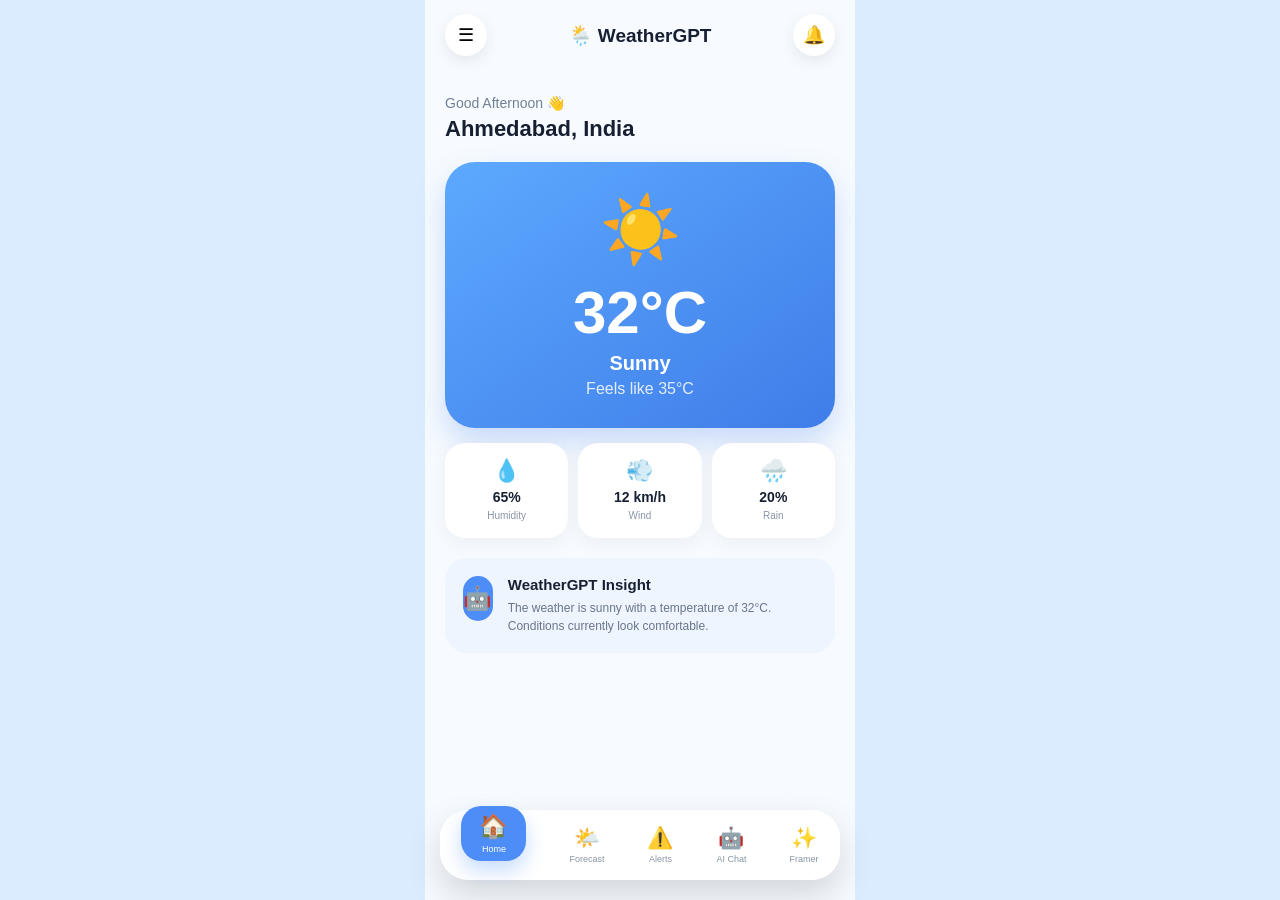
==== index.html @ 9ef9261f "Add files via upload" ====
<!DOCTYPE html>
<html lang="en">

<head>
    <meta charset="UTF-8">
    <meta name="viewport" content="width=device-width, initial-scale=1.0">

    <title>WeatherGPT</title>

    <link rel="stylesheet" href="style.css">
</head>

<body>

    <div class="app">

        <!-- TOP BAR -->
        <header class="top-bar">

            <button class="icon-btn">
                ☰
            </button>

            <div class="logo">
                🌦️ WeatherGPT
            </div>

            <button class="icon-btn">
                🔔
            </button>

        </header>


        <!-- MAIN CONTENT -->
<main class="content">

    <!-- HOME SCREEN -->
    <section id="homeScreen" class="screen">

        <section class="location">
            <p>Good Afternoon 👋</p>
            <h2>Ahmedabad, India</h2>
        </section>

        <section class="weather-card">
            <div class="weather-icon">☀️</div>
            <h1>32°C</h1>
            <h3>Sunny</h3>
            <p>Feels like 35°C</p>
        </section>

        <section class="weather-details">

            <div class="detail-card">
                <span>💧</span>
                <strong>65%</strong>
                <small>Humidity</small>
            </div>

            <div class="detail-card">
                <span>💨</span>
                <strong>12 km/h</strong>
                <small>Wind</small>
            </div>

            <div class="detail-card">
                <span>🌧️</span>
                <strong>20%</strong>
                <small>Rain</small>
            </div>

        </section>

        <section class="ai-card">

            <div class="ai-icon">🤖</div>

            <div>
                <h3>WeatherGPT Insight</h3>
                <p>
                    The weather is warm today.
                    Rain may be expected in the evening.
                </p>
            </div>

        </section>

    </section>


    <!-- FORECAST SCREEN -->
    <section id="forecastScreen" class="screen hidden">

        <!-- FORECAST HEADER -->

        <div class="forecast-header">

            <div>
                <p class="subtitle">Weather Forecast</p>
                <h1>Ahmedabad</h1>
            </div>

            <div class="location-icon">
                📍
            </div>

        </div>


        <!-- FORECAST SUMMARY -->

        <div class="forecast-summary">

            <div>

                <span class="big-weather-icon">☀️</span>

                <div>
                    <h2>32°C</h2>
                    <p>Sunny</p>
                </div>

            </div>

            <div class="summary-info">

                <span>H: 35°</span>
                <span>L: 25°</span>

            </div>

        </div>


        <!-- FORECAST TABS -->

        <div class="forecast-tabs">

            <button class="forecast-tab active">
                Today
            </button>

            <button class="forecast-tab">
                Tomorrow
            </button>

            <button class="forecast-tab">
                7 Days
            </button>

        </div>


        <!-- HOURLY FORECAST -->

        <div class="section-title">

            <h2>Hourly Forecast</h2>

            <span>Today</span>

        </div>


        <div class="hourly-container">

            <div class="hour-card active">

                <small>Now</small>

                <span>☀️</span>

                <strong>32°</strong>

                <small>20%</small>

            </div>


            <div class="hour-card">

                <small>11 AM</small>

                <span>☀️</span>

                <strong>32°</strong>

                <small>10%</small>

            </div>


            <div class="hour-card">

                <small>1 PM</small>

                <span>☀️</span>

                <strong>34°</strong>

                <small>15%</small>

            </div>


            <div class="hour-card">

                <small>3 PM</small>

                <span>⛅</span>

                <strong>33°</strong>

                <small>25%</small>

            </div>


            <div class="hour-card">

                <small>5 PM</small>

                <span>🌧️</span>

                <strong>30°</strong>

                <small>60%</small>

            </div>

        </div>


        <!-- 7 DAY FORECAST -->

        <div class="section-title">

            <h2>7-Day Forecast</h2>

        </div>


        <div class="week-forecast">


            <div class="day-card">

                <div class="day-name">
                    <strong>Today</strong>
                    <small>Sep 3</small>
                </div>

                <span class="day-icon">☀️</span>

                <div class="rain">
                    💧 20%
                </div>

                <div class="temperature">
                    <strong>32°</strong>
                    <span>25°</span>
                </div>

            </div>


            <div class="day-card">

                <div class="day-name">
                    <strong>Fri</strong>
                    <small>Sep 4</small>
                </div>

                <span class="day-icon">⛅</span>

                <div class="rain">
                    💧 30%
                </div>

                <div class="temperature">
                    <strong>31°</strong>
                    <span>24°</span>
                </div>

            </div>


            <div class="day-card">

                <div class="day-name">
                    <strong>Sat</strong>
                    <small>Sep 5</small>
                </div>

                <span class="day-icon">🌧️</span>

                <div class="rain">
                    💧 65%
                </div>

                <div class="temperature">
                    <strong>29°</strong>
                    <span>23°</span>
                </div>

            </div>


            <div class="day-card">

                <div class="day-name">
                    <strong>Sun</strong>
                    <small>Sep 6</small>
                </div>

                <span class="day-icon">🌦️</span>

                <div class="rain">
                    💧 55%
                </div>

                <div class="temperature">
                    <strong>30°</strong>
                    <span>24°</span>
                </div>

            </div>


            <div class="day-card">

                <div class="day-name">
                    <strong>Mon</strong>
                    <small>Sep 7</small>
                </div>

                <span class="day-icon">☀️</span>

                <div class="rain">
                    💧 15%
                </div>

                <div class="temperature">
                    <strong>33°</strong>
                    <span>25°</span>
                </div>

            </div>

        </div>


        <!-- AI FORECAST INSIGHT -->

        <div class="forecast-ai">

            <div class="forecast-ai-icon">
                🤖
            </div>

            <div>

                <h3>AI Forecast</h3>

                <p>
                    Rain chances increase after 4 PM.
                    Consider outdoor activities before then.
                </p>

            </div>

        </div>

    </section>
    <!-- ALERTS SCREEN -->
<section id="alertsScreen" class="screen hidden">

    <!-- ALERT HEADER -->

    <div class="alerts-header">

        <div>
            <p class="subtitle">Weather Warnings</p>
            <h1>Alerts</h1>
        </div>

        <div class="alert-bell">
            🔔
        </div>

    </div>


    <!-- ALERT SUMMARY -->

    <div class="alert-summary">

        <div class="alert-summary-icon">
            ⚠️
        </div>

        <div>

            <h2>2 Active Alerts</h2>

            <p>
                Weather conditions require attention.
            </p>

        </div>

    </div>


    <!-- ALERT FILTERS -->

    <div class="alert-filters">

        <button class="alert-filter active">
            All
        </button>

        <button class="alert-filter high-filter">
            High
        </button>

        <button class="alert-filter medium-filter">
            Medium
        </button>

        <button class="alert-filter low-filter">
            Low
        </button>

    </div>


    <!-- HIGH ALERT -->

    <div class="alert-card high-alert">

        <div class="alert-card-top">

            <div class="alert-type">

                <span class="alert-icon">
                    🌧️
                </span>

                <div>

                    <h3>Heavy Rainfall</h3>

                    <small>
                        HIGH SEVERITY
                    </small>

                </div>

            </div>

            <span class="severity high">
                HIGH
            </span>

        </div>


        <p class="alert-description">

            Heavy rainfall is expected in your
            area during the evening. Rainfall may
            affect road conditions and visibility.

        </p>


        <div class="alert-info">

            <span>📍 Ahmedabad</span>

            <span>🕐 4:00 PM – 8:00 PM</span>

        </div>


        <div class="alert-action">

            <span>⚠️ Stay alert during travel</span>

            <button>
                Details →
            </button>

        </div>

    </div>


    <!-- MEDIUM ALERT -->

    <div class="alert-card medium-alert">

        <div class="alert-card-top">

            <div class="alert-type">

                <span class="alert-icon">
                    🌡️
                </span>

                <div>

                    <h3>High Temperature</h3>

                    <small>
                        MEDIUM SEVERITY
                    </small>

                </div>

            </div>

            <span class="severity medium">
                MEDIUM
            </span>

        </div>


        <p class="alert-description">

            Temperatures may reach 35°C today.
            Stay hydrated and avoid prolonged
            exposure to direct sunlight.

        </p>


        <div class="alert-info">

            <span>📍 Ahmedabad</span>

            <span>🕐 12:00 PM – 3:00 PM</span>

        </div>


        <div class="alert-action">

            <span>💧 Stay hydrated</span>

            <button>
                Details →
            </button>

        </div>

    </div>


    <!-- LOW ALERT -->

    <div class="alert-card low-alert">

        <div class="alert-card-top">

            <div class="alert-type">

                <span class="alert-icon">
                    💨
                </span>

                <div>

                    <h3>Strong Winds</h3>

                    <small>
                        LOW SEVERITY
                    </small>

                </div>

            </div>

            <span class="severity low">
                LOW
            </span>

        </div>


        <p class="alert-description">

            Wind speeds may temporarily increase
            during the evening.

        </p>


        <div class="alert-info">

            <span>📍 Ahmedabad</span>

            <span>🕐 Evening</span>

        </div>

    </div>


    <!-- AI SAFETY CARD -->

    <div class="safety-card">

        <div class="safety-icon">
            🤖
        </div>

        <div>

            <h3>WeatherGPT Recommendation</h3>

            <p>

                Heavy rain is the main concern today.
                If possible, complete outdoor activities
                before 4 PM and carry an umbrella.

            </p>

        </div>

    </div>

</section>
<!-- =========================
     AI CHAT SCREEN
========================= -->

<section id="chatScreen" class="screen hidden">

    <!-- CHAT HEADER -->

    <div class="chat-header">

        <div class="chat-profile">

            <div class="chat-avatar">
                🤖
            </div>

            <div>

                <h2>WeatherGPT</h2>

                <div class="online-status">
                    <span></span>
                    AI Weather Assistant
                </div>

            </div>

        </div>

        <button class="chat-menu">
            ⋮
        </button>

    </div>


    <!-- CHAT BODY -->

    <div class="chat-body" id="chatBody">

        <!-- DATE -->

        <div class="chat-date">
            Today
        </div>


        <!-- AI MESSAGE -->

        <div class="message ai-message">

            <div class="message-avatar">
                🤖
            </div>

            <div class="message-content">

                <div class="message-bubble">

                    <p>
                        Hello! 👋
                    </p>

                    <p>
                        I'm WeatherGPT. I can help you
                        understand the weather, forecast,
                        rainfall, temperature and alerts.
                    </p>

                    <p>
                        What would you like to know?
                    </p>

                </div>

                <small>WeatherGPT • Now</small>

            </div>

        </div>


        <!-- USER MESSAGE -->

        <div class="message user-message">

            <div class="message-content">

                <div class="message-bubble">

                    <p>
                        Will it rain today?
                    </p>

                </div>

                <small>You • Now</small>

            </div>

        </div>


        <!-- AI RESPONSE -->

        <div class="message ai-message">

            <div class="message-avatar">
                🤖
            </div>

            <div class="message-content">

                <div class="message-bubble">

                    <p>
                        🌧️ There is a 60% chance of
                        rain this evening in Ahmedabad.
                    </p>

                    <p>
                        I recommend carrying an umbrella
                        if you're going outside after 4 PM.
                    </p>

                </div>

                <small>WeatherGPT • Now</small>

            </div>

        </div>

    </div>


    <!-- QUICK QUESTIONS -->

    <div class="quick-section">

        <p>Quick questions</p>

        <div class="quick-questions">

            <button class="quick-question">
                🌧️ Will it rain today?
            </button>

            <button class="quick-question">
                🌡️ How hot will it be?
            </button>

            <button class="quick-question">
                ☀️ Is it good for outdoor activities?
            </button>

            <button class="quick-question">
                📅 What's the forecast tomorrow?
            </button>

        </div>

    </div>


    <!-- CHAT INPUT -->

    <div class="chat-input-area">

        <button class="input-action">
            ＋
        </button>

        <input
            type="text"
            id="chatInput"
            placeholder="Ask WeatherGPT..."
            autocomplete="off"
        >

        <button
            class="send-button"
            id="sendButton"
        >
            ➤
        </button>

    </div>

</section>



</main>

        <!-- FLOATING BOTTOM NAVIGATION -->
        <nav class="bottom-nav">

            <button class="nav-item active">

                <span>🏠</span>

                <small>Home</small>

            </button>


            <button class="nav-item">

                <span>🌤️</span>

                <small>Forecast</small>

            </button>


            <button class="nav-item">

                <span>⚠️</span>

                <small>Alerts</small>

            </button>


            <button class="nav-item">

                <span>🤖</span>

                <small>AI Chat</small>

                <button class="nav-item" id="framerNav">

              <span>✨</span>

              <small>Framer</small>
            </button>


            </button>

        </nav>

    </div>

    


    <script src="script.js"></script>

</body>

</html>
---- style.css ----
* {
    margin: 0;
    padding: 0;
    box-sizing: border-box;
}


body {
    font-family: Arial, sans-serif;

    background: #dcecff;

    color: #172033;
}


/* APP */

.app {
    width: 100%;
    max-width: 430px;

    min-height: 100vh;

    margin: auto;

    background: #f7fbff;

    position: relative;

    padding-bottom: 110px;
}


/* TOP BAR */

.top-bar {
    height: 70px;

    display: flex;

    align-items: center;

    justify-content: space-between;

    padding: 0 20px;
}


.logo {
    font-size: 19px;

    font-weight: 700;
}


.icon-btn {
    width: 42px;
    height: 42px;

    border: none;

    border-radius: 50%;

    background: white;

    font-size: 18px;

    box-shadow: 0 5px 15px rgba(0,0,0,0.08);

    cursor: pointer;
}


/* CONTENT */

.content {
    padding: 10px 20px;
}


/* LOCATION */

.location {
    margin: 15px 0 20px;
}

.location p {
    color: #718096;

    font-size: 14px;

    margin-bottom: 5px;
}

.location h2 {
    font-size: 22px;
}


/* WEATHER CARD */

.weather-card {

    background: linear-gradient(
        145deg,
        #5da9ff,
        #3f7de8
    );

    color: white;

    border-radius: 30px;

    padding: 30px;

    text-align: center;

    box-shadow:
        0 15px 30px rgba(63,125,232,0.25);

}


.weather-icon {
    font-size: 65px;

    margin-bottom: 10px;
}


.weather-card h1 {
    font-size: 60px;

    margin-bottom: 5px;
}


.weather-card h3 {
    font-size: 20px;

    margin-bottom: 5px;
}


.weather-card p {
    opacity: 0.85;
}


/* WEATHER DETAILS */

.weather-details {

    display: grid;

    grid-template-columns:
        repeat(3, 1fr);

    gap: 10px;

    margin-top: 15px;
}


.detail-card {

    background: white;

    border-radius: 20px;

    padding: 15px 8px;

    text-align: center;

    box-shadow:
        0 5px 20px rgba(0,0,0,0.05);
}


.detail-card span {
    display: block;

    font-size: 22px;

    margin-bottom: 5px;
}


.detail-card strong {
    display: block;

    font-size: 14px;
}


.detail-card small {
    color: #8994a5;

    font-size: 10px;
}


/* SECTION TITLE */

.section-title {

    display: flex;

    justify-content: space-between;

    align-items: center;

    margin: 25px 0 12px;
}


.section-title h2 {
    font-size: 18px;
}


.section-title span {
    color: #4d8df7;

    font-size: 13px;
}


/* FORECAST */

.forecast {

    display: flex;

    gap: 10px;

    overflow-x: auto;

    padding-bottom: 5px;
}


.forecast-item {

    min-width: 75px;

    background: white;

    border-radius: 18px;

    padding: 15px 8px;

    text-align: center;

    display: flex;

    flex-direction: column;

    gap: 8px;

    box-shadow:
        0 5px 15px rgba(0,0,0,0.05);
}


.forecast-item span {

    color: #8994a5;

    font-size: 11px;
}


.forecast-item b {
    font-size: 25px;
}


.forecast-item strong {
    font-size: 16px;
}


/* AI CARD */

.ai-card {

    margin-top: 20px;

    background: #eef5ff;

    border-radius: 22px;

    padding: 18px;

    display: flex;

    gap: 15px;

    align-items: flex-start;
}


.ai-icon {

    width: 45px;
    height: 45px;

    background: #4d8df7;

    border-radius: 15px;

    display: flex;

    justify-content: center;

    align-items: center;

    font-size: 23px;
}


.ai-card h3 {

    font-size: 15px;

    margin-bottom: 6px;
}


.ai-card p {

    color: #69758a;

    font-size: 12px;

    line-height: 1.5;
}


/* BOTTOM NAVIGATION */

.bottom-nav {

    position: fixed;

    bottom: 20px;

    left: 50%;

    transform: translateX(-50%);

    width: calc(100% - 30px);

    max-width: 400px;

    height: 70px;

    background: rgba(255,255,255,0.95);

    backdrop-filter: blur(15px);

    border-radius: 28px;

    box-shadow:
        0 15px 35px rgba(0,0,0,0.15);

    display: flex;

    justify-content: space-around;

    align-items: center;

    z-index: 100;
}


/* NAV ITEM */

.nav-item {

    border: none;

    background: transparent;

    color: #8994a5;

    display: flex;

    flex-direction: column;

    align-items: center;

    justify-content: center;

    gap: 4px;

    cursor: pointer;

    transition: 0.3s;

}


.nav-item span {

    font-size: 21px;

    transition: 0.3s;
}


.nav-item small {

    font-size: 9px;
}


/* ACTIVE BUBBLE */

.nav-item.active {

    background: #4d8df7;

    color: white;

    width: 65px;

    height: 55px;

    border-radius: 20px;

    transform: translateY(-12px);

    box-shadow:
        0 10px 20px rgba(77,141,247,0.3);
}


.nav-item.active span {

    font-size: 23px;
}
/* =========================
   SCREEN SYSTEM
========================= */

.hidden {
    display: none;
}


/* =========================
   FORECAST HEADER
========================= */

.forecast-header {

    display: flex;

    justify-content: space-between;

    align-items: center;

    margin: 15px 0 20px;
}


.forecast-header h1 {

    font-size: 28px;

    margin-top: 5px;
}


.subtitle {

    color: #8994a5;

    font-size: 13px;
}


.location-icon {

    width: 45px;
    height: 45px;

    border-radius: 15px;

    background: white;

    display: flex;

    align-items: center;

    justify-content: center;

    box-shadow: 0 5px 15px rgba(0,0,0,0.06);

}


/* =========================
   FORECAST SUMMARY
========================= */

.forecast-summary {

    background: linear-gradient(
        145deg,
        #5da9ff,
        #3f7de8
    );

    border-radius: 28px;

    padding: 22px;

    color: white;

    display: flex;

    align-items: center;

    justify-content: space-between;

    box-shadow:
        0 15px 30px rgba(63,125,232,0.25);

}


.forecast-summary > div:first-child {

    display: flex;

    align-items: center;

    gap: 15px;
}


.big-weather-icon {

    font-size: 48px;
}


.forecast-summary h2 {

    font-size: 32px;

    margin-bottom: 3px;
}


.forecast-summary p {

    opacity: 0.85;

    font-size: 13px;
}


.summary-info {

    display: flex;

    flex-direction: column;

    gap: 8px;

    font-size: 12px;

    opacity: 0.9;
}


/* =========================
   FORECAST TABS
========================= */

.forecast-tabs {

    background: #eaf2fc;

    padding: 5px;

    border-radius: 18px;

    display: flex;

    margin-top: 20px;

    gap: 5px;
}


.forecast-tab {

    flex: 1;

    border: none;

    padding: 11px 5px;

    border-radius: 14px;

    background: transparent;

    color: #758197;

    font-size: 12px;

    cursor: pointer;

    transition: 0.3s;
}


.forecast-tab.active {

    background: white;

    color: #3f7de8;

    font-weight: bold;

    box-shadow:
        0 4px 12px rgba(0,0,0,0.07);
}


/* =========================
   HOURLY FORECAST
========================= */

.hourly-container {

    display: flex;

    gap: 10px;

    overflow-x: auto;

    padding: 5px 2px 12px;

    scrollbar-width: none;
}


.hourly-container::-webkit-scrollbar {

    display: none;
}


.hour-card {

    min-width: 72px;

    padding: 15px 8px;

    background: white;

    border-radius: 20px;

    display: flex;

    flex-direction: column;

    align-items: center;

    gap: 9px;

    box-shadow:
        0 5px 15px rgba(0,0,0,0.05);

    transition: 0.3s;
}


.hour-card span {

    font-size: 25px;
}


.hour-card strong {

    font-size: 17px;
}


.hour-card small {

    font-size: 10px;

    color: #8994a5;
}


.hour-card.active {

    background: #4d8df7;

    color: white;

    transform: translateY(-5px);

    box-shadow:
        0 10px 20px rgba(77,141,247,0.25);
}


.hour-card.active small {

    color: rgba(255,255,255,0.8);
}


/* =========================
   WEEK FORECAST
========================= */

.week-forecast {

    display: flex;

    flex-direction: column;

    gap: 10px;
}


.day-card {

    background: white;

    border-radius: 20px;

    padding: 15px;

    display: grid;

    grid-template-columns: 1.3fr
                           0.6fr
                           0.8fr
                           0.7fr;

    align-items: center;

    box-shadow:
        0 5px 15px rgba(0,0,0,0.04);
}


.day-name {

    display: flex;

    flex-direction: column;

    gap: 3px;
}


.day-name strong {

    font-size: 14px;
}


.day-name small {

    color: #9aa4b4;

    font-size: 10px;
}


.day-icon {

    font-size: 25px;

    text-align: center;
}


.rain {

    color: #4d8df7;

    font-size: 10px;

    text-align: center;
}


.temperature {

    display: flex;

    gap: 7px;

    justify-content: flex-end;

    font-size: 13px;
}


.temperature span {

    color: #a1a9b7;
}


/* =========================
   AI FORECAST
========================= */

.forecast-ai {

    margin-top: 18px;

    padding: 17px;

    border-radius: 22px;

    background: linear-gradient(
        135deg,
        #eef5ff,
        #f4f8ff
    );

    display: flex;

    gap: 13px;

    align-items: flex-start;
}


.forecast-ai-icon {

    width: 42px;
    height: 42px;

    flex-shrink: 0;

    background: #4d8df7;

    color: white;

    border-radius: 14px;

    display: flex;

    align-items: center;

    justify-content: center;

    font-size: 21px;
}


.forecast-ai h3 {

    font-size: 14px;

    margin-bottom: 5px;
}


.forecast-ai p {

    font-size: 11px;

    line-height: 1.5;

    color: #718096;
}
/* =========================
   ALERTS HEADER
========================= */

.alerts-header {

    display: flex;

    align-items: center;

    justify-content: space-between;

    margin: 15px 0 20px;
}


.alerts-header h1 {

    font-size: 28px;

    margin-top: 5px;
}


.alert-bell {

    width: 45px;
    height: 45px;

    background: white;

    border-radius: 15px;

    display: flex;

    justify-content: center;

    align-items: center;

    font-size: 20px;

    box-shadow:
        0 5px 15px rgba(0,0,0,0.06);
}


/* =========================
   ALERT SUMMARY
========================= */

.alert-summary {

    background: linear-gradient(
        135deg,
        #fff1e8,
        #ffe6dc
    );

    border-radius: 24px;

    padding: 18px;

    display: flex;

    align-items: center;

    gap: 15px;

    border: 1px solid #ffd9ca;
}


.alert-summary-icon {

    width: 48px;
    height: 48px;

    background: #ff7043;

    color: white;

    border-radius: 16px;

    display: flex;

    justify-content: center;

    align-items: center;

    font-size: 23px;
}


.alert-summary h2 {

    font-size: 17px;

    margin-bottom: 5px;
}


.alert-summary p {

    font-size: 11px;

    color: #8d6f66;

    line-height: 1.4;
}


/* =========================
   ALERT FILTERS
========================= */

.alert-filters {

    display: flex;

    gap: 8px;

    margin: 20px 0 15px;

    overflow-x: auto;

    scrollbar-width: none;
}


.alert-filters::-webkit-scrollbar {

    display: none;
}


.alert-filter {

    border: none;

    background: white;

    color: #778297;

    padding: 9px 18px;

    border-radius: 20px;

    font-size: 11px;

    cursor: pointer;

    white-space: nowrap;

    box-shadow:
        0 4px 12px rgba(0,0,0,0.04);

    transition: 0.3s;
}


.alert-filter.active {

    background: #172033;

    color: white;
}


.high-filter {
    color: #e84b3c;
}


.medium-filter {
    color: #e99a22;
}


.low-filter {
    color: #3b9d76;
}


/* =========================
   ALERT CARD
========================= */

.alert-card {

    background: white;

    border-radius: 23px;

    padding: 18px;

    margin-bottom: 12px;

    box-shadow:
        0 6px 18px rgba(0,0,0,0.05);

    position: relative;

    overflow: hidden;
}


/* LEFT COLOR BAR */

.alert-card::before {

    content: "";

    position: absolute;

    left: 0;

    top: 0;

    bottom: 0;

    width: 5px;
}


.high-alert::before {

    background: #ef5350;
}


.medium-alert::before {

    background: #ffb020;
}


.low-alert::before {

    background: #45ad7b;
}


/* =========================
   ALERT TOP
========================= */

.alert-card-top {

    display: flex;

    align-items: center;

    justify-content: space-between;

    margin-bottom: 15px;
}


.alert-type {

    display: flex;

    align-items: center;

    gap: 12px;
}


.alert-icon {

    width: 43px;
    height: 43px;

    border-radius: 14px;

    display: flex;

    justify-content: center;

    align-items: center;

    font-size: 22px;
}


.high-alert .alert-icon {

    background: #fff0ef;
}


.medium-alert .alert-icon {

    background: #fff7e6;
}


.low-alert .alert-icon {

    background: #edf9f3;
}


.alert-type h3 {

    font-size: 14px;

    margin-bottom: 4px;
}


.alert-type small {

    font-size: 8px;

    font-weight: bold;

    color: #9ba3b1;
}


/* =========================
   SEVERITY
========================= */

.severity {

    padding: 6px 9px;

    border-radius: 10px;

    font-size: 8px;

    font-weight: bold;
}


.severity.high {

    color: #df3d39;

    background: #fff0ef;
}


.severity.medium {

    color: #d78b12;

    background: #fff7e6;
}


.severity.low {

    color: #318d68;

    background: #edf9f3;
}


/* =========================
   DESCRIPTION
========================= */

.alert-description {

    font-size: 11px;

    line-height: 1.6;

    color: #718096;

    margin-bottom: 15px;
}


/* =========================
   ALERT INFO
========================= */

.alert-info {

    display: flex;

    flex-wrap: wrap;

    gap: 12px;

    color: #8994a5;

    font-size: 9px;

    padding-bottom: 14px;

    border-bottom: 1px solid #edf0f5;
}


/* =========================
   ALERT ACTION
========================= */

.alert-action {

    display: flex;

    justify-content: space-between;

    align-items: center;

    padding-top: 12px;

    font-size: 9px;

    color: #687589;
}


.alert-action button {

    border: none;

    background: transparent;

    color: #4d8df7;

    font-size: 10px;

    font-weight: bold;

    cursor: pointer;
}


/* =========================
   AI SAFETY CARD
========================= */

.safety-card {

    margin-top: 18px;

    padding: 17px;

    background: linear-gradient(
        135deg,
        #eef5ff,
        #f5f8ff
    );

    border-radius: 22px;

    display: flex;

    gap: 13px;

    align-items: flex-start;
}


.safety-icon {

    width: 43px;
    height: 43px;

    flex-shrink: 0;

    background: #4d8df7;

    border-radius: 14px;

    display: flex;

    justify-content: center;

    align-items: center;

    font-size: 21px;
}


.safety-card h3 {

    font-size: 13px;

    margin-bottom: 6px;
}


.safety-card p {

    color: #718096;

    font-size: 10px;

    line-height: 1.6;
}
/* =========================
   AI CHAT HEADER
========================= */

.chat-header {

    display: flex;

    align-items: center;

    justify-content: space-between;

    padding: 10px 0 18px;

    border-bottom: 1px solid #edf0f5;

}


.chat-profile {

    display: flex;

    align-items: center;

    gap: 12px;

}


.chat-avatar {

    width: 46px;
    height: 46px;

    background: linear-gradient(
        135deg,
        #5da9ff,
        #3f7de8
    );

    border-radius: 16px;

    display: flex;

    align-items: center;

    justify-content: center;

    font-size: 23px;

    box-shadow:
        0 7px 15px rgba(63,125,232,0.2);
}


.chat-profile h2 {

    font-size: 17px;

    margin-bottom: 4px;

}


.online-status {

    color: #8994a5;

    font-size: 9px;

    display: flex;

    align-items: center;

    gap: 5px;

}


.online-status span {

    width: 6px;
    height: 6px;

    background: #35b878;

    border-radius: 50%;

}


.chat-menu {

    width: 38px;
    height: 38px;

    border: none;

    background: white;

    border-radius: 50%;

    font-size: 20px;

    color: #667085;

    cursor: pointer;
}


/* =========================
   CHAT BODY
========================= */

.chat-body {

    height: 430px;

    overflow-y: auto;

    padding: 18px 2px;

    display: flex;

    flex-direction: column;

    gap: 17px;

    scrollbar-width: none;
}


.chat-body::-webkit-scrollbar {

    display: none;
}


/* =========================
   CHAT DATE
========================= */

.chat-date {

    text-align: center;

    font-size: 9px;

    color: #9aa4b4;

    margin-bottom: 5px;
}


/* =========================
   MESSAGE
========================= */

.message {

    display: flex;

    gap: 8px;

    max-width: 88%;
}


.ai-message {

    align-self: flex-start;

}


.user-message {

    align-self: flex-end;

    justify-content: flex-end;
}


.message-avatar {

    width: 29px;
    height: 29px;

    flex-shrink: 0;

    background: #eaf2fc;

    border-radius: 10px;

    display: flex;

    align-items: center;

    justify-content: center;

    font-size: 15px;
}


.message-content {

    display: flex;

    flex-direction: column;

    gap: 4px;
}


.user-message .message-content {

    align-items: flex-end;
}


/* =========================
   MESSAGE BUBBLE
========================= */

.message-bubble {

    padding: 12px 14px;

    border-radius: 18px;

    font-size: 11px;

    line-height: 1.55;
}


.ai-message .message-bubble {

    background: white;

    color: #334155;

    border-top-left-radius: 5px;

    box-shadow:
        0 5px 15px rgba(0,0,0,0.05);
}


.user-message .message-bubble {

    background: #4d8df7;

    color: white;

    border-top-right-radius: 5px;

    box-shadow:
        0 7px 15px rgba(77,141,247,0.2);
}


.message-bubble p {

    margin-bottom: 7px;
}


.message-bubble p:last-child {

    margin-bottom: 0;
}


.message-content small {

    font-size: 8px;

    color: #a1a9b7;

    padding: 0 3px;
}


/* =========================
   QUICK QUESTIONS
========================= */

.quick-section {

    margin-top: 5px;
}


.quick-section > p {

    font-size: 10px;

    color: #8994a5;

    margin-bottom: 9px;
}


.quick-questions {

    display: flex;

    gap: 8px;

    overflow-x: auto;

    scrollbar-width: none;

    padding-bottom: 5px;
}


.quick-questions::-webkit-scrollbar {

    display: none;
}


.quick-question {

    white-space: nowrap;

    border: 1px solid #dce7f7;

    background: #f5f9ff;

    color: #4d78b9;

    border-radius: 18px;

    padding: 9px 13px;

    font-size: 9px;

    cursor: pointer;

    transition: 0.2s;
}


.quick-question:hover {

    background: #e8f1ff;

    border-color: #4d8df7;
}


/* =========================
   CHAT INPUT
========================= */

.chat-input-area {

    margin-top: 10px;

    height: 55px;

    background: white;

    border-radius: 22px;

    padding: 6px;

    display: flex;

    align-items: center;

    gap: 5px;

    box-shadow:
        0 7px 20px rgba(0,0,0,0.08);

    border: 1px solid #edf1f7;
}


.input-action {

    width: 40px;
    height: 40px;

    border: none;

    border-radius: 50%;

    background: #f1f5fa;

    color: #687589;

    font-size: 20px;

    cursor: pointer;
}


.chat-input-area input {

    flex: 1;

    border: none;

    outline: none;

    background: transparent;

    font-size: 12px;

    color: #27364b;

    min-width: 0;
}


.chat-input-area input::placeholder {

    color: #a0a8b5;
}


.send-button {

    width: 42px;
    height: 42px;

    border: none;

    border-radius: 50%;

    background: #4d8df7;

    color: white;

    font-size: 18px;

    cursor: pointer;

    display: flex;

    align-items: center;

    justify-content: center;

    transition: 0.2s;
}


.send-button:hover {

    background: #397ce8;

    transform: scale(1.05);
}


/* =========================
   TYPING ANIMATION
========================= */

.typing-bubble {

    display: flex;

    gap: 4px;

    align-items: center;

    padding: 14px 17px;
}


.typing-bubble span {

    width: 6px;
    height: 6px;

    background: #9aa8ba;

    border-radius: 50%;

    animation: typing 1.2s infinite;
}


.typing-bubble span:nth-child(2) {

    animation-delay: 0.2s;
}


.typing-bubble span:nth-child(3) {

    animation-delay: 0.4s;
}


@keyframes typing {

    0%, 60%, 100% {

        transform: translateY(0);

        opacity: 0.5;

    }

    30% {

        transform: translateY(-5px);

        opacity: 1;

    }

}
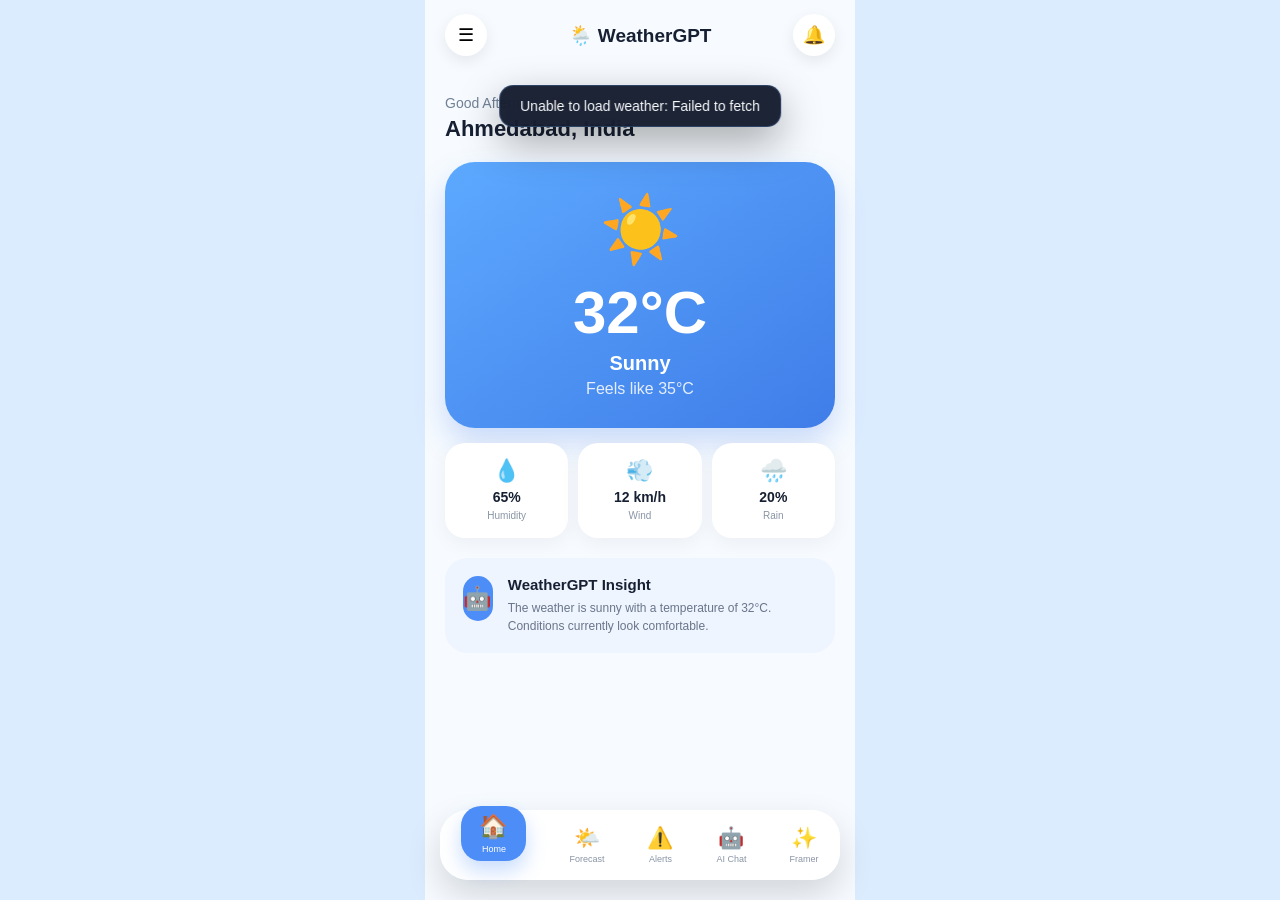
==== commit e54cabfc: "Add files via upload" ====
--- a/index.html
+++ b/index.html
@@ -635,6 +635,65 @@
     </div>
 
 </section>
+<!-- FARMER MODE SCREEN -->
+<section id="farmerScreen" class="screen hidden" aria-labelledby="farmerTitle">
+    <div class="farmer-header">
+        <div>
+            <p class="subtitle">Farmer Mode</p>
+            <h1 id="farmerTitle">Today's Farm Plan</h1>
+            <p class="farmer-location" id="farmerLocationLabel">Ahmedabad, India</p>
+        </div>
+        <span class="farmer-header-icon" aria-hidden="true">🌱</span>
+    </div>
+
+    <form class="farmer-controls" id="farmerPlanForm">
+        <label>Crop
+            <select id="farmerCrop" name="crop">
+                <option value="wheat">Wheat</option>
+                <option value="rice">Rice</option>
+                <option value="cotton">Cotton</option>
+                <option value="vegetables">Vegetables</option>
+            </select>
+        </label>
+        <label>Growth stage
+            <select id="farmerGrowthStage" name="growth_stage">
+                <option value="sowing">Sowing</option>
+                <option value="vegetative" selected>Vegetative</option>
+                <option value="flowering">Flowering</option>
+                <option value="harvest">Harvest</option>
+            </select>
+        </label>
+        <label>Soil moisture (%)
+            <input id="farmerSoilMoisture" name="soil_moisture" type="number" min="0" max="100" value="45" inputmode="decimal">
+        </label>
+        <button class="farmer-refresh" type="submit">Refresh plan</button>
+    </form>
+
+    <div id="farmerPlanStatus" class="farmer-status" role="status" aria-live="polite">Choose your crop to load a plan.</div>
+    <div id="farmerPlanContent">
+        <section class="farmer-card plan-card">
+            <div class="section-title"><h2>Today's Farm Plan</h2><span id="farmerPlanDate">Today</span></div>
+            <ul class="farm-task-list" id="farmTaskList"></ul>
+        </section>
+        <section class="farmer-card">
+            <div class="section-title"><h2>Rainfall forecast</h2><span>Hourly</span></div>
+            <div class="farmer-scroll-row" id="farmerHourlyRainfall"></div>
+            <div class="section-title"><h2>7 / 14-day outlook</h2><span>Daily</span></div>
+            <div class="farmer-scroll-row" id="farmerDailyRainfall"></div>
+        </section>
+        <div class="farmer-two-column">
+            <section class="farmer-card advisor-card">
+                <h2>💧 Irrigation advisor</h2>
+                <p id="farmerIrrigation">Add your crop details to see irrigation advice.</p>
+            </section>
+            <section class="farmer-card work-card">
+                <h2>☀️ Best time to work</h2>
+                <p id="farmerWorkTime">We'll suggest the safest work window.</p>
+            </section>
+        </div>
+    </div>
+</section>
+
 <!-- =========================
      AI CHAT SCREEN
 ========================= -->
@@ -865,17 +924,14 @@
                 <span>🤖</span>
 
                 <small>AI Chat</small>
-
-                <button class="nav-item" id="framerNav">
+            </button>
+            <button class="nav-item" id="framerNav" aria-label="Open Farmer Mode">
 
               <span>✨</span>
 
               <small>Framer</small>
             </button>
 
-
-            </button>
-
         </nav>
 
     </div>
--- a/style.css
+++ b/style.css
@@ -442,6 +442,59 @@
 
     font-size: 23px;
 }
+
+/* =========================
+   FARMER MODE
+========================= */
+.farmer-header {
+    display: flex;
+    justify-content: space-between;
+    align-items: center;
+    margin: 15px 0 18px;
+}
+.farmer-header h1 { font-size: 26px; margin: 5px 0; }
+.farmer-location { color: #718096; font-size: 12px; }
+.farmer-header-icon {
+    width: 48px; height: 48px; border-radius: 16px; background: #e8f7ee;
+    display: grid; place-items: center; font-size: 25px;
+}
+.farmer-controls {
+    display: grid; gap: 10px; grid-template-columns: 1fr 1fr;
+    background: #eef5ff; padding: 14px; border-radius: 20px;
+}
+.farmer-controls label { color: #64748b; font-size: 11px; font-weight: 600; }
+.farmer-controls select, .farmer-controls input {
+    width: 100%; margin-top: 5px; border: 1px solid #d9e4f2; border-radius: 10px;
+    padding: 9px 8px; background: white; color: #172033; font: inherit; font-size: 12px;
+}
+.farmer-refresh {
+    grid-column: 1 / -1; border: 0; border-radius: 12px; padding: 10px;
+    background: #4d8df7; color: white; font-weight: 700; cursor: pointer;
+}
+.farmer-status { min-height: 20px; padding: 12px 2px 2px; color: #64748b; font-size: 12px; }
+.farmer-status.error { color: #c2413b; }
+.farmer-status.empty { color: #8a6d1d; }
+.farmer-card {
+    background: white; border-radius: 22px; padding: 16px; margin-top: 12px;
+    box-shadow: 0 5px 18px rgba(0,0,0,.05);
+}
+.farmer-card .section-title { margin: 0 0 10px; }
+.farmer-card h2 { font-size: 16px; }
+.farm-task-list { list-style: none; display: grid; gap: 9px; }
+.farm-task-list li { padding: 11px 12px; border-radius: 12px; background: #f5f8fc; font-size: 12px; line-height: 1.45; }
+.farm-task-list li::before { content: "✓"; color: #3b9d76; font-weight: 700; margin-right: 8px; }
+.farmer-scroll-row { display: flex; gap: 8px; overflow-x: auto; padding: 3px 1px 8px; scrollbar-width: thin; }
+.farmer-rain-card { min-width: 72px; text-align: center; padding: 10px 7px; border-radius: 14px; background: #f5f8fc; }
+.farmer-rain-card strong { display: block; font-size: 14px; margin: 5px 0; }
+.farmer-rain-card small { display: block; color: #718096; font-size: 10px; }
+.farmer-two-column { display: grid; grid-template-columns: 1fr 1fr; gap: 12px; }
+.farmer-two-column .farmer-card { min-width: 0; }
+.farmer-two-column h2 { font-size: 14px; margin-bottom: 8px; }
+.farmer-two-column p { color: #64748b; font-size: 12px; line-height: 1.5; }
+@media (max-width: 360px) {
+    .farmer-controls, .farmer-two-column { grid-template-columns: 1fr; }
+    .farmer-refresh { grid-column: auto; }
+}
 /* =========================
    SCREEN SYSTEM
 ========================= */
